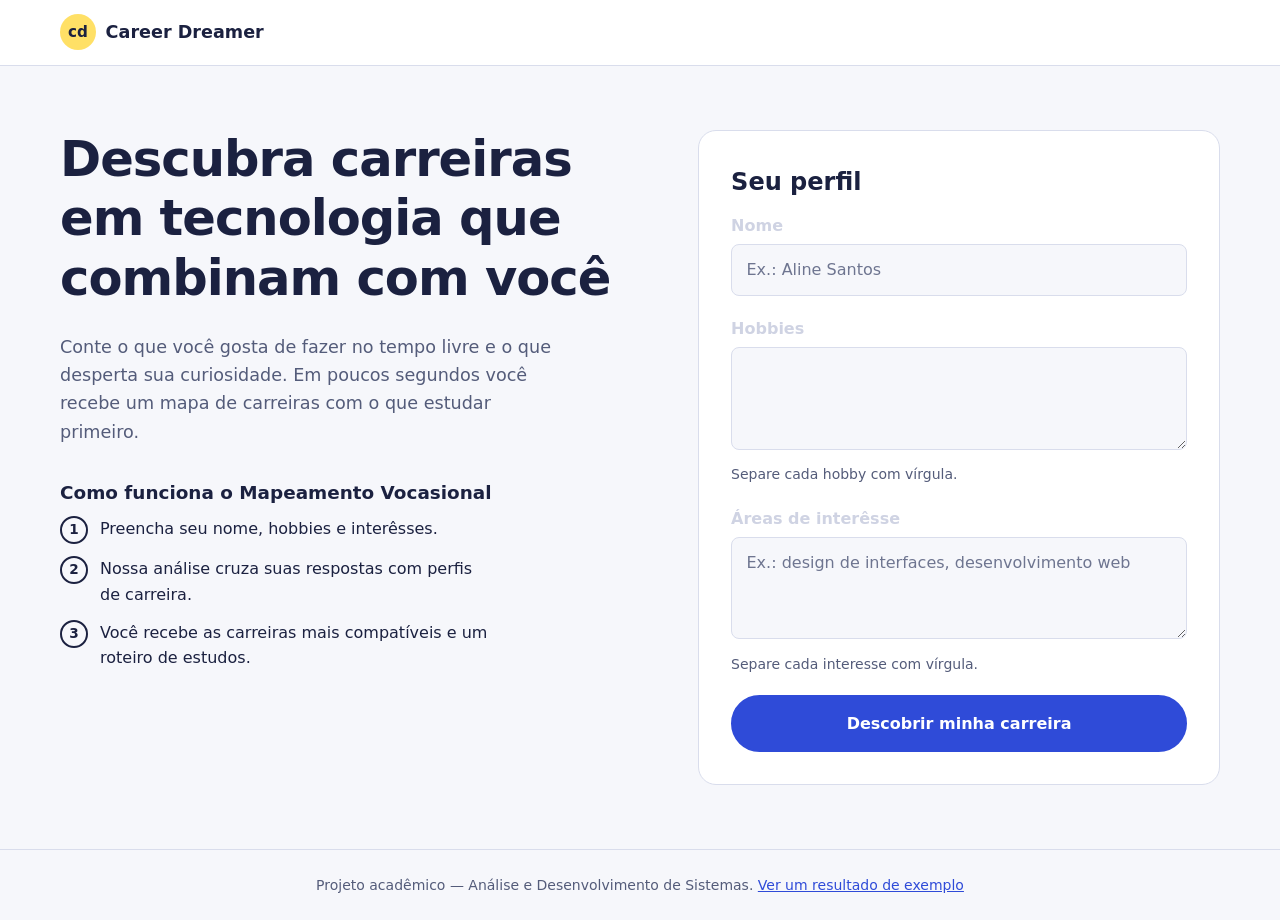
==== index.html @ 3a992a08 "fix #04:  Conteúdo da tela se adapta ao tamanho da tela de um celular( 360px)" ====
<!DOCTYPE html>
<html lang="en">
<head>
  <meta charset="UTF-8">
  <meta name="viewport" content="width=device-width, initial-scale=1.0">
  <meta name="description" content="Conte seus hobbies e interesses e descubra carreiras em tecnologia que combinam com você.">
  <title>Career Dreamer — Descubra sua carreira em tecnologia</title>
  <link rel="stylesheet" href="css/style.css">
  <script src="js/config.js" defer></script>
  <script src="js/app.js" defer></script>
</head>
<body>

  <div class="topo">
    <div class="container topo__conteudo">
      <div>
        <a href="index.html" class="marca">
          <div class="marca__simbolo">cd</div>
          <div>Career Dreamer</div>
        </a>
      </div>
    </div>
  </div>

  <div class="container pagina-inicial">
    <div class="apresentacao">
      <div class="titulo-principal">Descubra carreiras em tecnologia que combinam com você</div>
      <div class="apresentacao__texto">
        Conte o que você gosta de fazer no tempo livre e o que desperta sua curiosidade.
        Em poucos segundos você recebe um mapa de carreiras com o que estudar primeiro.
      </div>

      <div class="subtitulo">Como funciona o Mapeamento Vocasional</div>
      <div class="passos">
        <div class="passo">Preencha seu nome, hobbies e interêsses.</div>
        <div class="passo">Nossa análise cruza suas respostas com perfis de carreira.</div>
        <div class="passo">Você recebe as carreiras mais compatíveis e um roteiro de estudos.</div>
      </div>
    </div>

    <div class="cartao">
      <div class="subtitulo-cartao">Seu perfil</div>

      <form id="form-perfil" class="formulario">
        <div class="campo">
          <div>
            <label>Nome</label>
          </div>
          <div>
            <input 
              type="text" 
              id="nome" 
              name="nome" 
              placeholder="Ex.: Aline Santos"
              minlength="2"
              maxlength="60"
              required
            >
          </div>
        </div>

        <div class="campo">
          <div>
            <label>Hobbies</label>
          </div>
          <div>
            <textarea 
              id="hobbies" name="hobbies" rows="3"
              placeholder="Ex.: jogar videogame, desenhar, organizar eventos"
              >
            </textarea>
          </div>
          <div class="dica">Separe cada hobby com vírgula.</div>
        </div>

        <div class="campo">
          <div>
            <label>Áreas de interêsse</label>
          </div>
          <div>
            <textarea id="interesses" name="interesses" rows="3"
                      placeholder="Ex.: design de interfaces, desenvolvimento web"></textarea>
          </div>
          <div class="dica">Separe cada interesse com vírgula.</div>
        </div>

        <button type="submit" class="botao">Descobrir minha carreira</button>
      </form>
    </div>
  </div>

  <div class="rodape">
    <div class="container">
      <p>Projeto acadêmico — Análise e Desenvolvimento de Sistemas.
        <a href="resultado.html?exemplo">Ver um resultado de exemplo</a></p>
    </div>
  </div>

</body>
</html>
---- css/style.css ----
/* ==========================================================================
   Career Dreamer — folha de estilos única
   Organização: 1. Variáveis  2. Base  3. Layout  4. Componentes
                5. Página inicial  6. Página de resultado  7. Acessibilidade
   ========================================================================== */

/* 1. Variáveis ----------------------------------------------------------- */
:root {
  --cor-papel: #f6f7fb;
  --cor-superficie: #ffffff;
  --cor-tinta: #1b2140;
  --cor-tinta-suave: #545c7a;
  --cor-borda: #d9ddec;
  --cor-primaria: #2f4bd8;
  --cor-primaria-escura: #2338a8;
  --cor-marca-texto: #ffe066;
  --cor-sucesso: #127a54;
  --cor-erro: #c0362c;

  --fonte-titulo: ui-rounded, "SF Pro Rounded", "Nunito", "Segoe UI", system-ui, sans-serif;
  --fonte-texto: system-ui, -apple-system, "Segoe UI", Roboto, sans-serif;

  --raio-pequeno: 8px;
  --raio-grande: 18px;
  --largura-max: 70rem;
}

/* 2. Base ---------------------------------------------------------------- */
*,
*::before,
*::after {
  box-sizing: border-box;
}

[hidden] {
  display: none !important;
}

body {
  margin: 0;
  min-height: 100vh;
  display: flex;
  flex-direction: column;
  background: var(--cor-papel);
  color: var(--cor-tinta);
  font-family: var(--fonte-texto);
  font-size: 1rem;
  line-height: 1.6;
}

h1,
h2,
h3,
h4 {
  margin: 0 0 0.5em;
  font-family: var(--fonte-titulo);
  line-height: 1.2;
}

p {
  margin: 0 0 1em;
}

a {
  color: var(--cor-primaria);
}

*:focus {
  outline: 3px solid var(--cor-primaria);
  outline-offset: 3px;
}

/* 3. Layout -------------------------------------------------------------- */
.container {
  width: 100%;
  min-width: 0;
  max-width: 1200px;
  margin: 0 auto;
  padding: 0 20px;
}

main {
  flex: 1;
}

.topo {
  background: var(--cor-superficie);
  border-bottom: 1px solid var(--cor-borda);
}

.topo__conteudo {
  display: flex;
  align-items: center;
  justify-content: space-between;
  gap: 1rem;
  padding-block: 0.9rem;
}

.rodape {
  padding-block: 1.5rem;
  border-top: 1px solid var(--cor-borda);
  color: var(--cor-tinta-suave);
  font-size: 0.875rem;
  text-align: center;
}

.rodape p {
  margin: 0;
}

/* 4. Componentes --------------------------------------------------------- */
.marca {
  display: inline-flex;
  align-items: center;
  gap: 0.6rem;
  color: var(--cor-tinta);
  font-family: var(--fonte-titulo);
  font-weight: 800;
  font-size: 1.1rem;
  text-decoration: none;
  white-space: nowrap;
}

.marca__simbolo {
  display: grid;
  place-items: center;
  width: 2.25rem;
  height: 2.25rem;
  border-radius: 50%;
  background: var(--cor-marca-texto);
  font-size: 0.95rem;
}

.cartao {
  background: var(--cor-superficie);
  border: 1px solid var(--cor-borda);
  border-radius: var(--raio-grande);
  padding: clamp(1.25rem, 4vw, 2rem);
}

.subtitulo {
  font-size: 1.15rem;
  margin-top: 2rem;
  margin-bottom: 0.5em;
  font-family: var(--fonte-titulo);
  font-weight: 700;
}

.subtitulo-cartao {
  font-size: 1.5rem;
  margin-bottom: 0.5em;
  font-family: var(--fonte-titulo);
  font-weight: 700;
}

.botao {
  display: inline-flex;
  align-items: center;
  justify-content: center;
  padding: 0.85rem 1.4rem;
  border: 2px solid var(--cor-primaria);
  border-radius: 999px;
  background: var(--cor-primaria);
  color: #ffffff;
  font: inherit;
  font-weight: 700;
  text-decoration: none;
  cursor: pointer;
  transition: background-color 0.2s, border-color 0.2s;
}

.botao:hover:not(:disabled) {
  background: var(--cor-primaria-escura);
  border-color: var(--cor-primaria-escura);
}

.botao:disabled {
  opacity: 0.65;
  cursor: progress;
}

.botao--secundario {
  white-space: nowrap;
  background: transparent;
  color: var(--cor-primaria);
  padding: 0.5rem 1rem;
  font-size: 0.9rem;
}

.botao--secundario:hover:not(:disabled) {
  background: var(--cor-primaria);
  color: #ffffff;
}

/* Formulário */
.formulario {
  display: flex;
  flex-direction: column;
  gap: 1.25rem;
}

.campo {
  display: flex;
  flex-direction: column;
  gap: 0.35rem;
}

.campo label {
  font-weight: 700;
  color: #cfd3e3;
}

.campo input,
.campo textarea {
  width: 100%;
  padding: 0.75rem 0.9rem;
  border: 1.5px solid var(--cor-borda);
  border-radius: var(--raio-pequeno);
  background: var(--cor-papel);
  color: var(--cor-tinta);
  font: inherit;
}

.campo textarea {
  min-height: 5.5rem;
  resize: vertical;
}

.campo input::placeholder,
.campo textarea::placeholder {
  color: #6e7590;
}

.campo input:focus,
.campo textarea:focus {
  background: var(--cor-superficie);
}

.campo input:user-invalid,
.campo textarea:user-invalid {
  border-color: var(--cor-erro);
}

.dica {
  margin: 0;
  font-size: 0.875rem;
  color: var(--cor-tinta-suave);
}

/* Modal (elemento <dialog> nativo) */
.modal {
  width: min(26rem, 100% - 2rem);
  padding: 1.75rem;
  border: 0;
  border-top: 6px solid var(--cor-marca-texto);
  border-radius: var(--raio-grande);
  background: var(--cor-superficie);
  color: var(--cor-tinta);
  box-shadow: 0 20px 50px rgb(27 33 64 / 0.25);
}

.modal::backdrop {
  background: rgb(27 33 64 / 0.55);
}

.modal__acoes {
  display: flex;
  justify-content: flex-end;
  margin: 0;
}

/* 5. Página inicial ------------------------------------------------------ */
.pagina-inicial {
  display: grid;
  gap: 2rem;
  padding-block: 2.5rem;
}

.apresentacao h1,
.titulo-principal {
  margin: 0 0 0.5em;
  font-family: var(--fonte-titulo);
  font-weight: 800;
  line-height: 1.2;
  font-size: clamp(2rem, 5vw, 3.1rem);
  letter-spacing: -0.02em;
  max-width: 16ch;
}

.apresentacao__texto {
  max-width: 46ch;
  font-size: 1.1rem;
  color: var(--cor-tinta-suave);
}

.passos {
  margin: 0;
  padding: 0;
  list-style: none;
  counter-reset: passo;
  display: grid;
  gap: 0.75rem;
  max-width: 42ch;
}

.passos li,
.passos .passo {
  counter-increment: passo;
  display: flex;
  gap: 0.75rem;
  align-items: baseline;
}

.passos li::before,
.passos .passo::before {
  content: counter(passo);
  flex-shrink: 0;
  display: grid;
  place-items: center;
  width: 1.75rem;
  height: 1.75rem;
  border-radius: 50%;
  border: 2px solid var(--cor-tinta);
  font-family: var(--fonte-titulo);
  font-weight: 800;
  font-size: 0.85rem;
}

@media (min-width: 860px) {
  .pagina-inicial {
    grid-template-columns: 1.1fr 1fr;
    align-items: start;
    gap: 4rem;
    padding-block: 4rem;
  }
}

/* 6. Página de resultado ------------------------------------------------- */
.pagina-resultado {
  padding-block: 2.5rem 4rem;
}

.pagina-resultado h1 {
  font-size: clamp(1.8rem, 4.5vw, 2.6rem);
}

.sintese {
  max-width: 60ch;
  font-size: 1.15rem;
  color: var(--cor-tinta-suave);
}

.lista-carreiras {
  margin: 0;
  padding: 0;
  list-style: none;
  display: grid;
  gap: 1.25rem;
}

.carreira--principal {
  border: 2px solid var(--cor-tinta);
}

.carreira__selo {
  display: inline-block;
  margin-bottom: 0.75rem;
  padding: 0.15rem 0.7rem;
  border-radius: 999px;
  background: var(--cor-marca-texto);
  font-size: 0.85rem;
  font-weight: 700;
}

.carreira__topo {
  display: flex;
  flex-wrap: wrap;
  align-items: baseline;
  justify-content: space-between;
  gap: 0.5rem 1rem;
}

.carreira__titulo {
  font-size: 1.4rem;
  margin: 0;
}

.carreira__nota {
  margin: 0;
  color: var(--cor-sucesso);
}

.carreira__percentual {
  font-family: var(--fonte-titulo);
  font-size: 2rem;
  font-weight: 800;
}

.carreira__legenda {
  font-size: 0.875rem;
}

.barra {
  height: 10px;
  margin-block: 0.75rem 1rem;
  border-radius: 999px;
  background: var(--cor-papel);
  overflow: hidden;
}

.barra__nivel {
  display: block;
  width: var(--nivel, 0%);
  height: 100%;
  border-radius: inherit;
  background: var(--cor-marca-texto);
  transition: width 0.8s ease-out;
}

.carreira__resumo {
  max-width: 65ch;
}

.carreira h4 {
  margin-top: 1.25rem;
  font-size: 1rem;
}

.chips {
  margin: 0;
  padding: 0;
  list-style: none;
  display: flex;
  flex-wrap: wrap;
  gap: 0.5rem;
}

.chips li {
  padding: 0.2rem 0.75rem;
  border: 1px solid var(--cor-borda);
  border-radius: 999px;
  font-size: 0.9rem;
}

.roteiro {
  margin: 0;
  padding-left: 1.25rem;
  color: var(--cor-tinta-suave);
}

.vazio {
  max-width: 34rem;
  margin-inline: auto;
  text-align: center;
}

/* 7. Ajustes para celulares ------------------------------------------------- */
@media (max-width: 600px) {

    .container {
        padding-inline: 16px;
    }

    .pagina-inicial {
        grid-template-columns: minmax(0, 1fr);
        gap: 1.5rem;
        padding-block: 1.5rem;
    }

    .apresentacao,
    .cartao {
        min-width: 0;
        width: 100%;
    }

    .titulo-principal {
        font-size: clamp(1.8rem, 7vw, 2.3rem);
        max-width: 100%;
    }

    .apresentacao__texto {
        font-size: 1rem;
    }

    .cartao {
        padding: 1.25rem;
    }

    .botao {
        width: 100%;
        text-align: center;
    }

    .marca {
        white-space: normal;
    }

    .carreira__topo {
        align-items: flex-start;
    }

    .carreira__percentual {
        font-size: 1.6rem;
    }
}

/* 8. Acessibilidade ------------------------------------------------------ */
@media (prefers-reduced-motion: reduce) {
  *,
  *::before,
  *::after {
    transition: none !important;
    animation: none !important;
  }
}
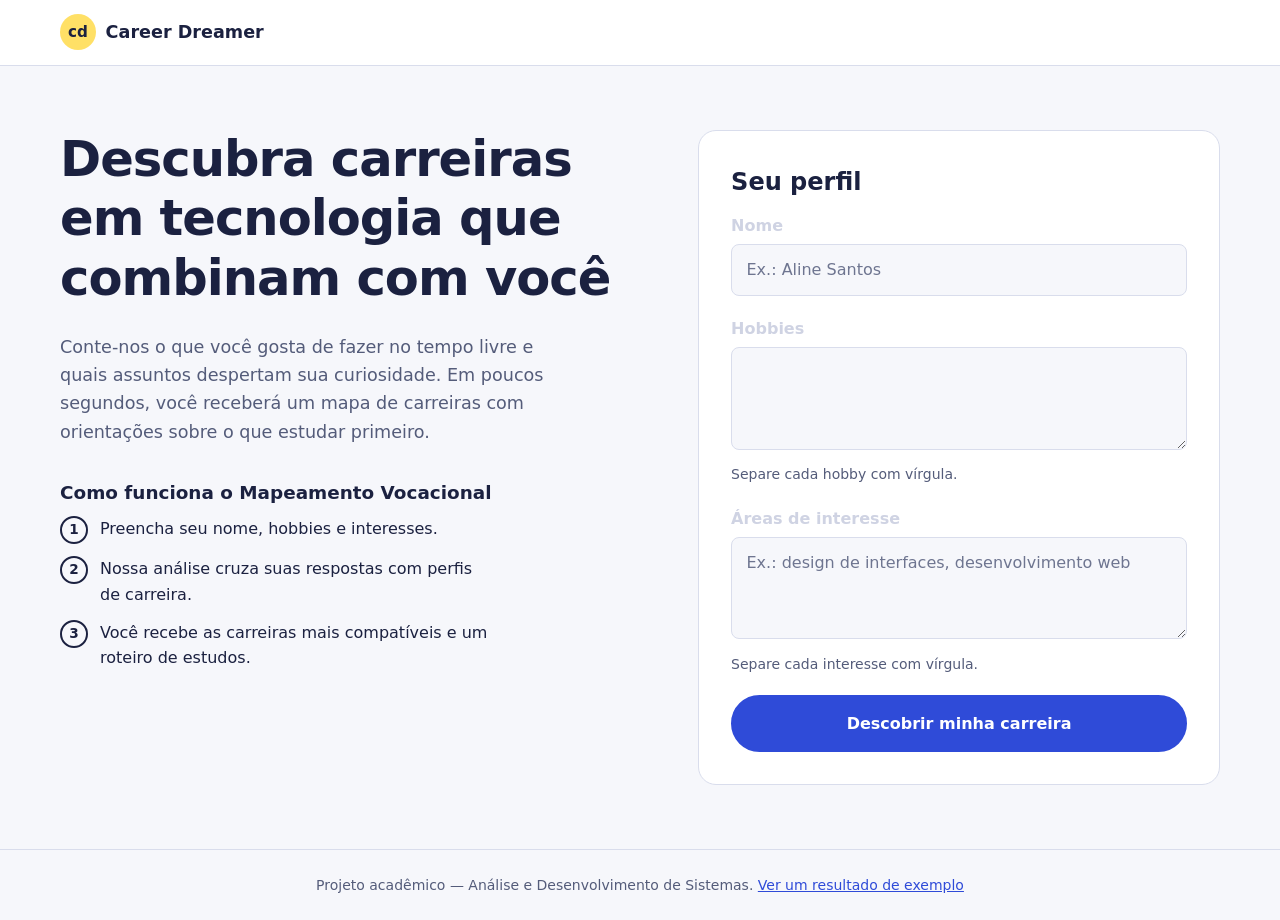
==== commit ee175840: "fix #06: Texto corrigido" ====
--- a/index.html
+++ b/index.html
@@ -1,5 +1,5 @@
 <!DOCTYPE html>
-<html lang="en">
+<html lang="pt-BR">
 <head>
   <meta charset="UTF-8">
   <meta name="viewport" content="width=device-width, initial-scale=1.0">
@@ -26,13 +26,13 @@
     <div class="apresentacao">
       <div class="titulo-principal">Descubra carreiras em tecnologia que combinam com você</div>
       <div class="apresentacao__texto">
-        Conte o que você gosta de fazer no tempo livre e o que desperta sua curiosidade.
-        Em poucos segundos você recebe um mapa de carreiras com o que estudar primeiro.
+        Conte-nos o que você gosta de fazer no tempo livre e quais assuntos despertam sua curiosidade.
+        Em poucos segundos, você receberá um mapa de carreiras com orientações sobre o que estudar primeiro.
       </div>
 
-      <div class="subtitulo">Como funciona o Mapeamento Vocasional</div>
+      <div class="subtitulo">Como funciona o Mapeamento Vocacional</div>
       <div class="passos">
-        <div class="passo">Preencha seu nome, hobbies e interêsses.</div>
+        <div class="passo">Preencha seu nome, hobbies e interesses.</div>
         <div class="passo">Nossa análise cruza suas respostas com perfis de carreira.</div>
         <div class="passo">Você recebe as carreiras mais compatíveis e um roteiro de estudos.</div>
       </div>
@@ -65,7 +65,9 @@
           </div>
           <div>
             <textarea 
-              id="hobbies" name="hobbies" rows="3"
+              id="hobbies" 
+              name="hobbies" 
+              rows="3"
               placeholder="Ex.: jogar videogame, desenhar, organizar eventos"
               >
             </textarea>
@@ -75,11 +77,15 @@
 
         <div class="campo">
           <div>
-            <label>Áreas de interêsse</label>
+            <label>Áreas de interesse</label>
           </div>
           <div>
-            <textarea id="interesses" name="interesses" rows="3"
-                      placeholder="Ex.: design de interfaces, desenvolvimento web"></textarea>
+            <textarea 
+            id="interesses" 
+            name="interesses" 
+            rows="3"
+            placeholder="Ex.: design de interfaces, desenvolvimento web"
+            ></textarea>
           </div>
           <div class="dica">Separe cada interesse com vírgula.</div>
         </div>
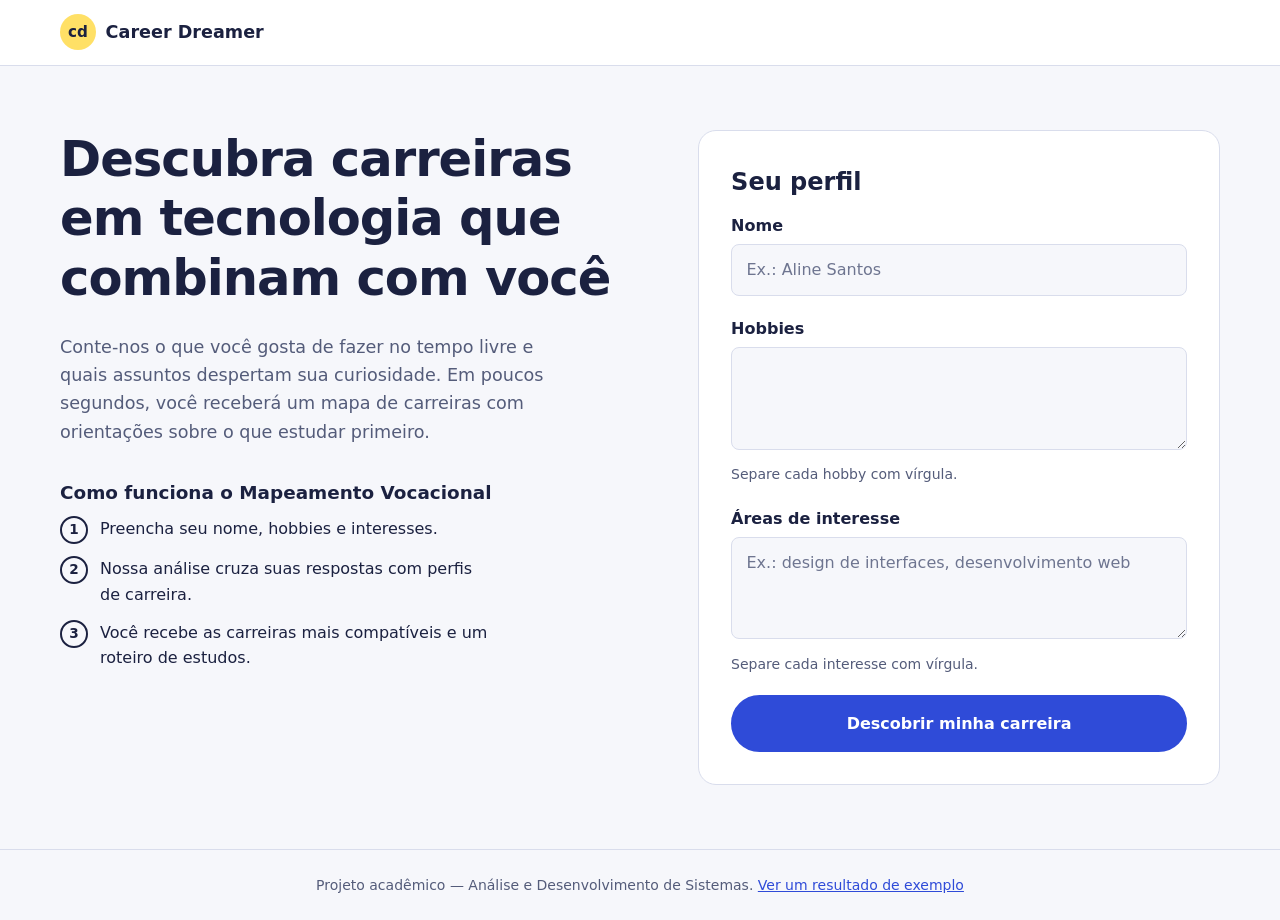
==== commit b929861b: "fix #08: Ao clicar no rótulo, direciona para o campo" ====
--- a/index.html
+++ b/index.html
@@ -44,7 +44,7 @@
       <form id="form-perfil" class="formulario">
         <div class="campo">
           <div>
-            <label>Nome</label>
+            <label for="nome">Nome</label>
           </div>
           <div>
             <input 
@@ -61,7 +61,7 @@
 
         <div class="campo">
           <div>
-            <label>Hobbies</label>
+            <label for="hobbies">Hobbies</label>
           </div>
           <div>
             <textarea 
@@ -77,7 +77,7 @@
 
         <div class="campo">
           <div>
-            <label>Áreas de interesse</label>
+            <label for="interesses">Áreas de interesse</label>
           </div>
           <div>
             <textarea 
--- a/css/style.css
+++ b/css/style.css
@@ -207,7 +207,7 @@
 
 .campo label {
   font-weight: 700;
-  color: #cfd3e3;
+  color: var(--cor-tinta);
 }
 
 .campo input,
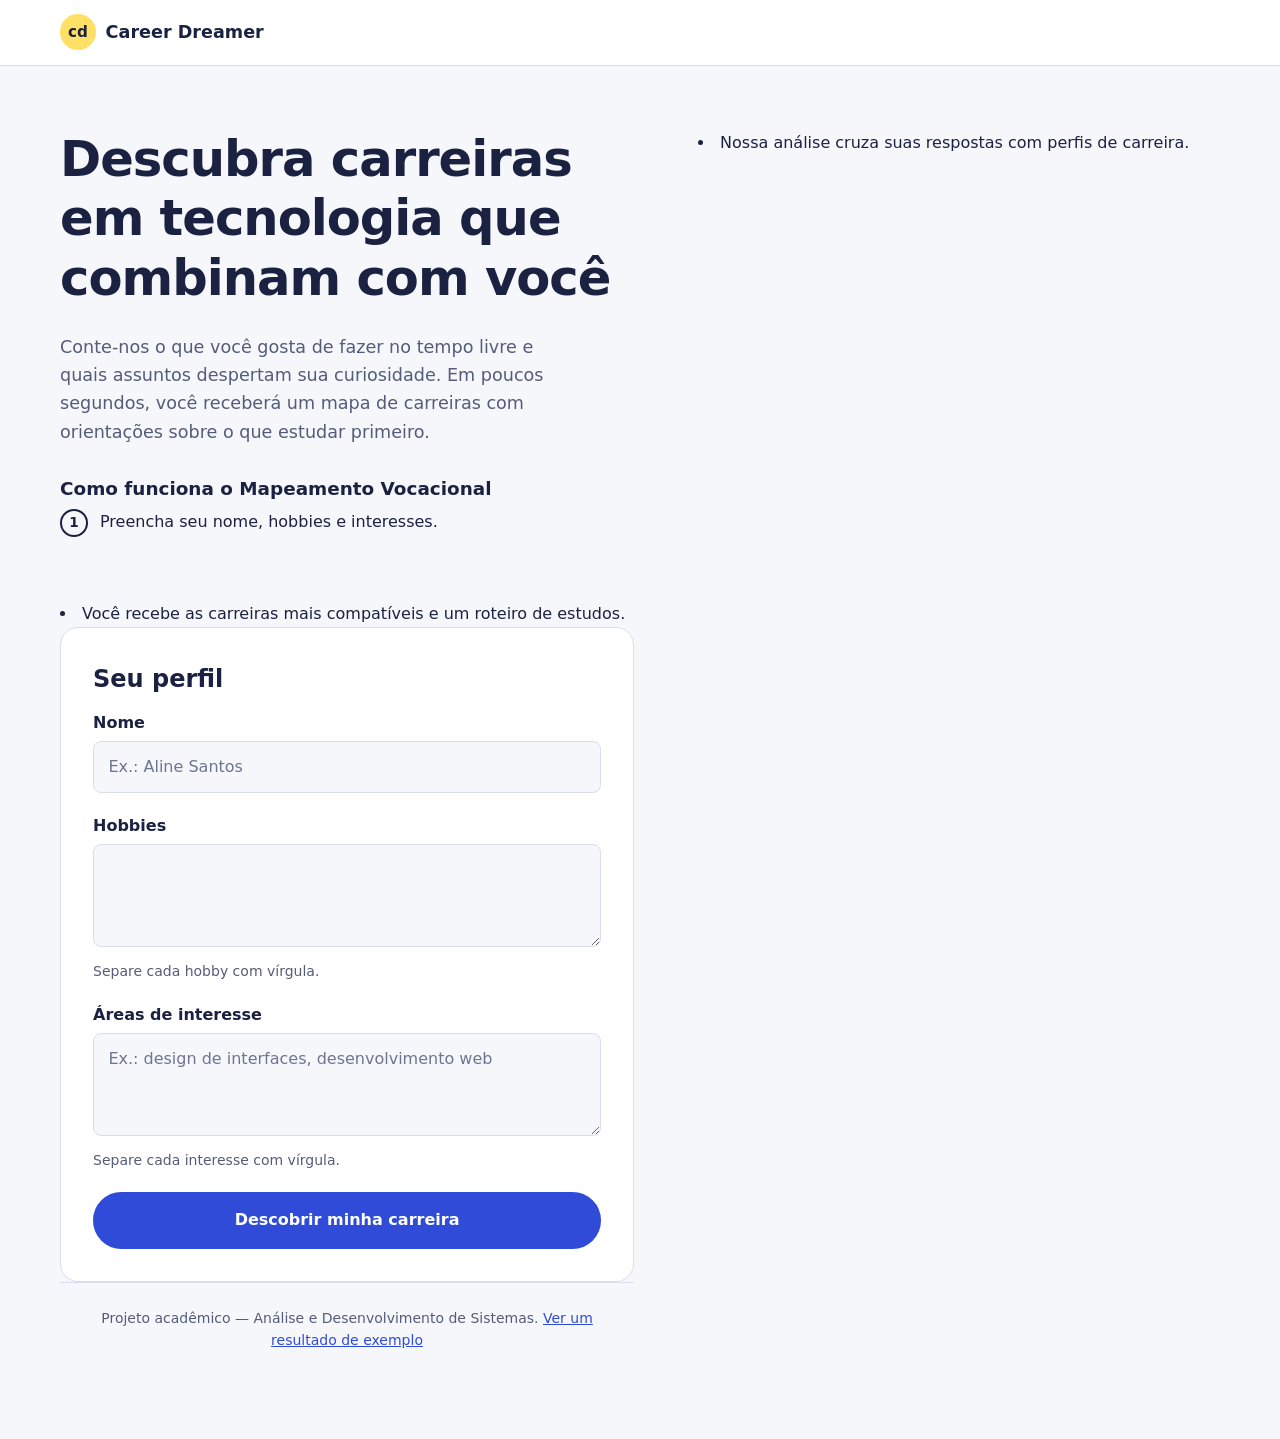
==== commit 72a5f62e: "fix #09: Pagina estruturada" ====
--- a/index.html
+++ b/index.html
@@ -22,20 +22,20 @@
     </div>
   </div>
 
-  <div class="container pagina-inicial">
+  <main class="container pagina-inicial">
     <div class="apresentacao">
-      <div class="titulo-principal">Descubra carreiras em tecnologia que combinam com você</div>
-      <div class="apresentacao__texto">
+      <h1 class="titulo-principal">Descubra carreiras em tecnologia que combinam com você</h1>
+      <p class="apresentacao__texto">
         Conte-nos o que você gosta de fazer no tempo livre e quais assuntos despertam sua curiosidade.
         Em poucos segundos, você receberá um mapa de carreiras com orientações sobre o que estudar primeiro.
-      </div>
+      </p>
 
-      <div class="subtitulo">Como funciona o Mapeamento Vocacional</div>
-      <div class="passos">
-        <div class="passo">Preencha seu nome, hobbies e interesses.</div>
-        <div class="passo">Nossa análise cruza suas respostas com perfis de carreira.</div>
-        <div class="passo">Você recebe as carreiras mais compatíveis e um roteiro de estudos.</div>
-      </div>
+      <h2 class="subtitulo">Como funciona o Mapeamento Vocacional</h2>
+      <ol class="passos">
+        <li class="passo">Preencha seu nome, hobbies e interesses.</div>
+        <li class="passo">Nossa análise cruza suas respostas com perfis de carreira.</div>
+        <li class="passo">Você recebe as carreiras mais compatíveis e um roteiro de estudos.</div>
+        </ol>
     </div>
 
     <div class="cartao">
@@ -95,12 +95,12 @@
     </div>
   </div>
 
-  <div class="rodape">
+  <footer class="rodape">
     <div class="container">
       <p>Projeto acadêmico — Análise e Desenvolvimento de Sistemas.
         <a href="resultado.html?exemplo">Ver um resultado de exemplo</a></p>
     </div>
-  </div>
+  </footer>
 
 </body>
 </html>
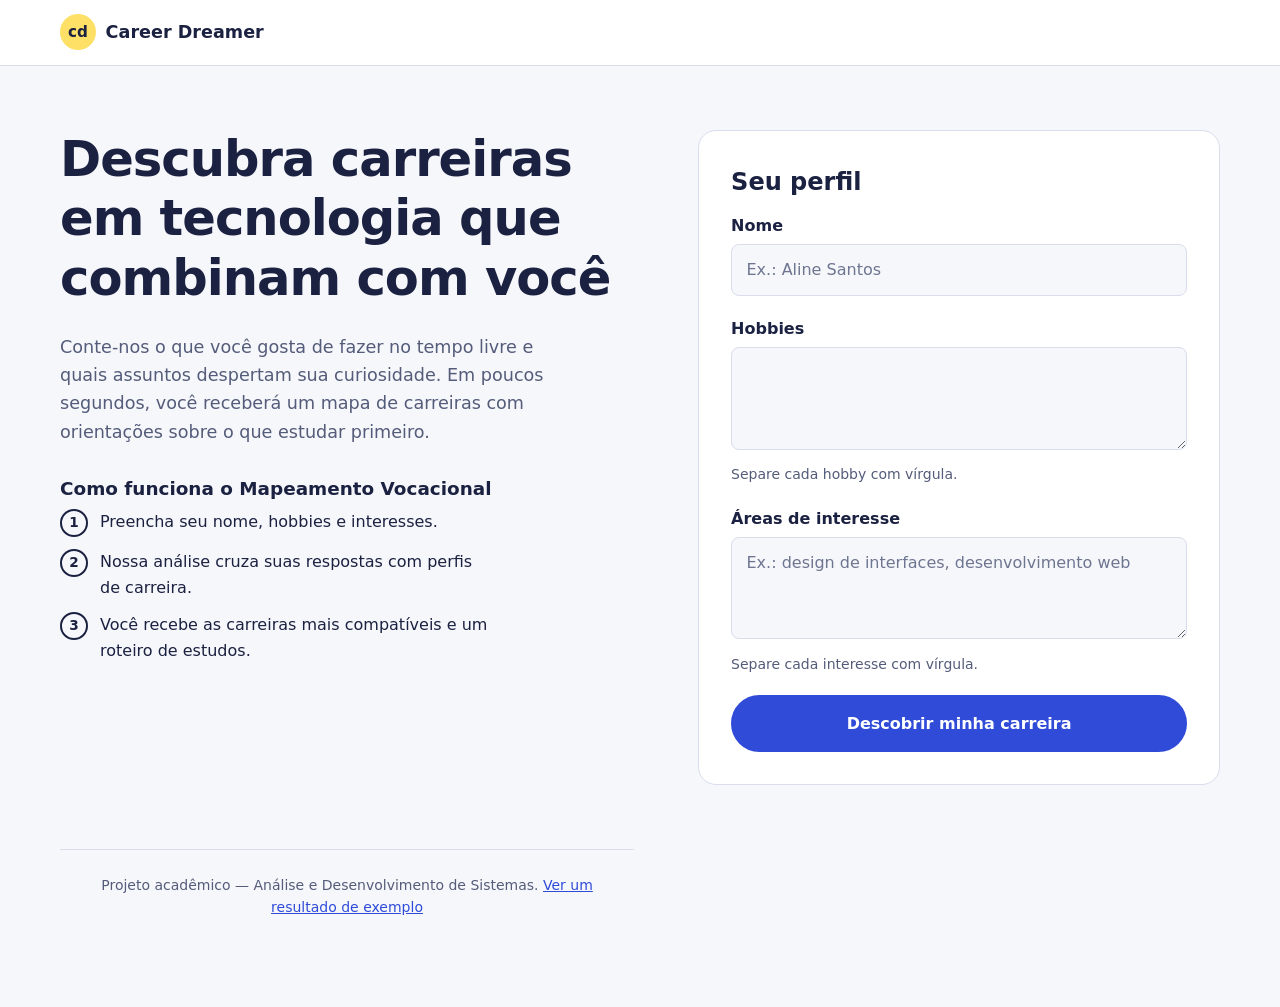
==== commit 38e0d63e: "Ajustes na lista" ====
--- a/index.html
+++ b/index.html
@@ -32,9 +32,9 @@
 
       <h2 class="subtitulo">Como funciona o Mapeamento Vocacional</h2>
       <ol class="passos">
-        <li class="passo">Preencha seu nome, hobbies e interesses.</div>
-        <li class="passo">Nossa análise cruza suas respostas com perfis de carreira.</div>
-        <li class="passo">Você recebe as carreiras mais compatíveis e um roteiro de estudos.</div>
+        <li class="passo">Preencha seu nome, hobbies e interesses.</li>
+        <li class="passo">Nossa análise cruza suas respostas com perfis de carreira.</li>
+        <li class="passo">Você recebe as carreiras mais compatíveis e um roteiro de estudos.</li>
         </ol>
     </div>
 
